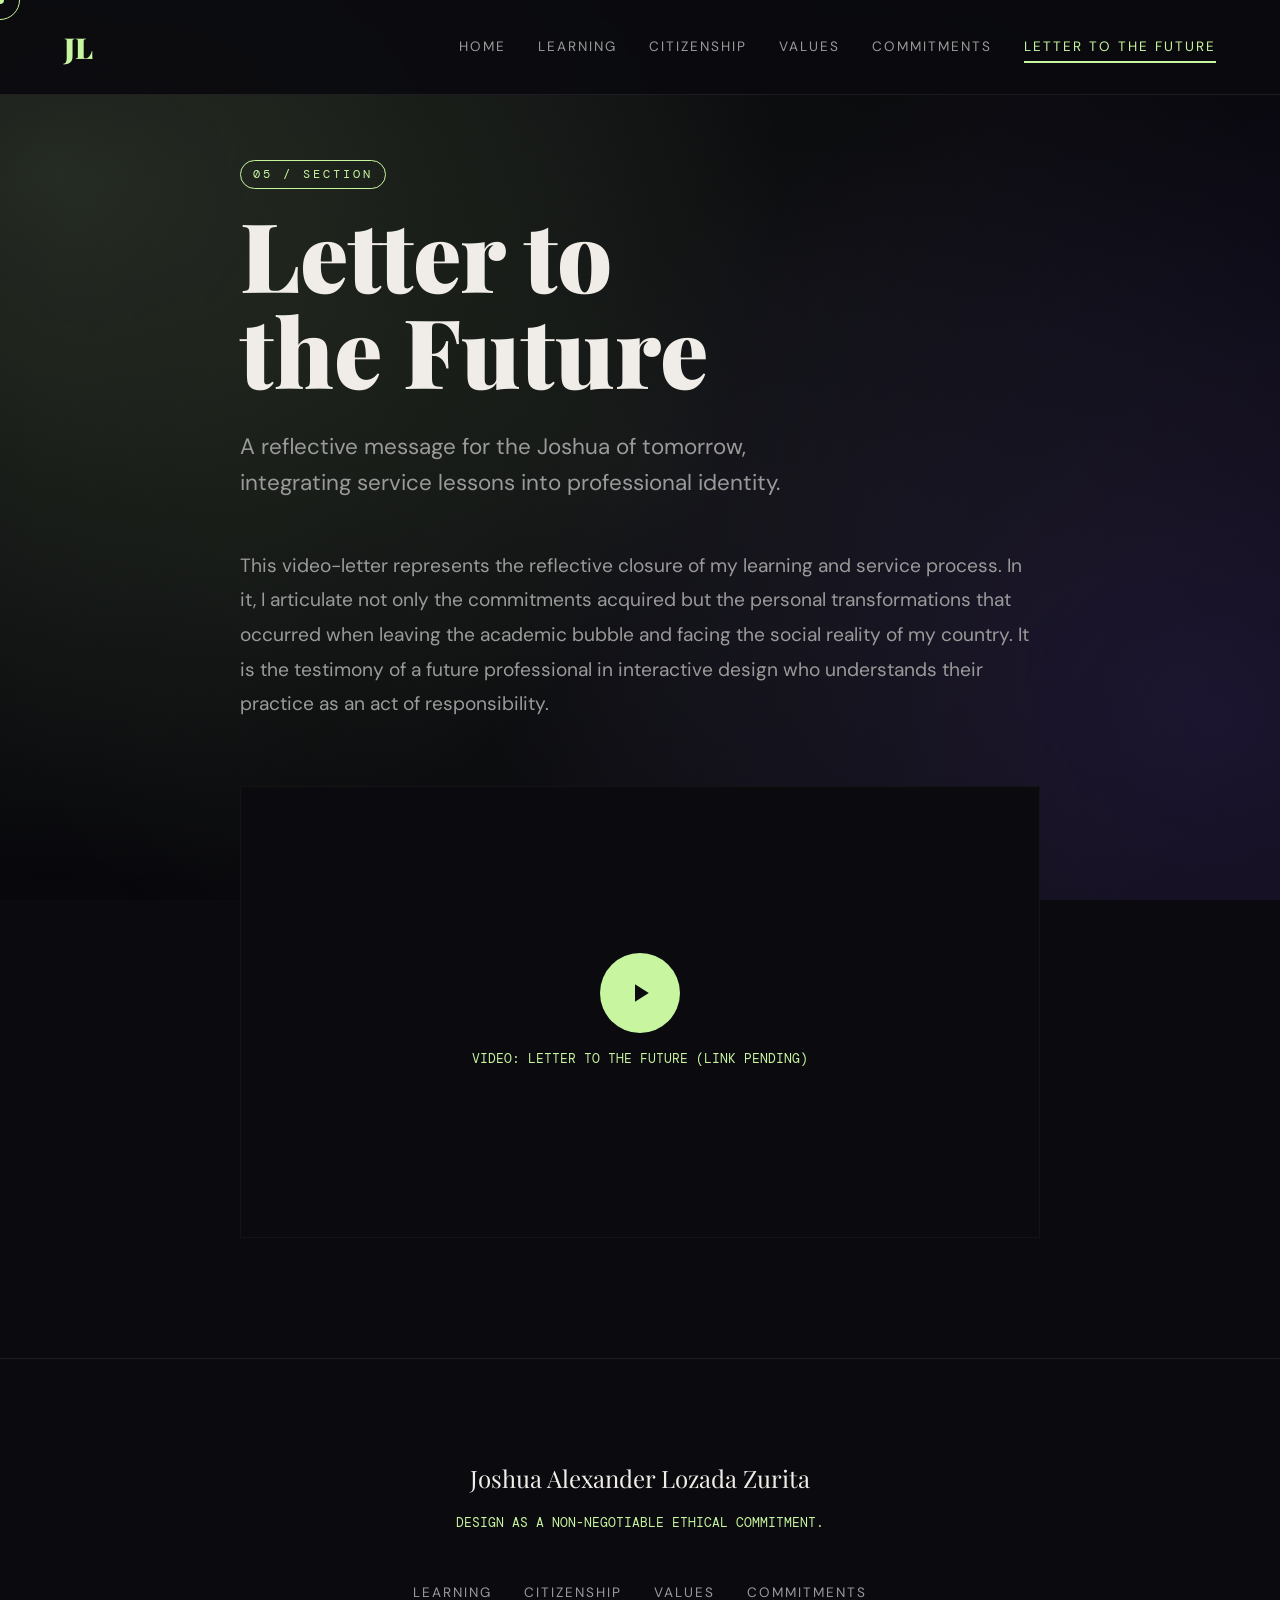
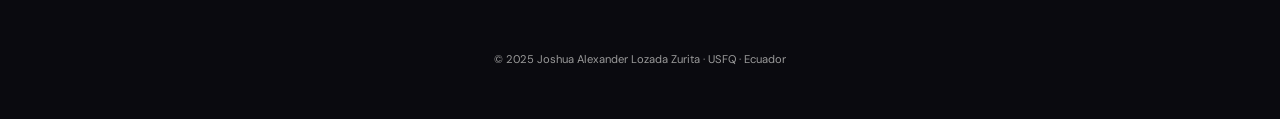
==== carta.html @ b24384f2 "Finalize High-End Academic E-Portfolio SPA (Translated to English with Liquid BG)" ====
<!DOCTYPE html>
<html lang="en">
<head>
  <meta charset="UTF-8">
  <meta name="viewport" content="width=device-width, initial-scale=1.0">
  <title>Letter to the Future | Final Reflection</title>
  <link rel="stylesheet" href="style.css">
  <link rel="preconnect" href="https://fonts.googleapis.com">
  <link rel="preconnect" href="https://fonts.gstatic.com" crossorigin>
  <link href="https://fonts.googleapis.com/css2?family=DM+Mono:wght@400;500&family=DM+Sans:ital,wght@0,400;0,500;0,700;1,400&family=Playfair+Display:ital,wght@0,700;0,900;1,700&display=swap" rel="stylesheet">
</head>
<body>
  <div class="bg-animation">
    <div class="liquid-mesh"></div>
    <svg xmlns="http://www.w3.org/2000/svg" style="display: none;">
      <defs>
        <filter id="liquid-filter">
          <feTurbulence type="fractalNoise" baseFrequency="0.005" numOctaves="2" result="turbulence" />
          <feDisplacementMap in="SourceGraphic" in2="turbulence" scale="60" />
        </filter>
      </defs>
    </svg>
  </div>
  <div id="cursor-dot"></div>
  <div id="cursor-ring"></div>
  <div id="scroll-progress"></div>

  <nav id="navbar">
    <a href="index.html" class="nav-logo">JL</a>
    <div class="nav-links">
      <a href="index.html" class="nav-link">Home</a>
      <a href="aprendizaje.html" class="nav-link">Learning</a>
      <a href="ciudadania.html" class="nav-link">Citizenship</a>
      <a href="valores.html" class="nav-link">Values</a>
      <a href="compromisos.html" class="nav-link">Commitments</a>
      <a href="carta.html" class="nav-link active">Letter to the Future</a>
    </div>
  </nav>

  <main>
    <section id="carta">
      <div class="container">
        <span class="badge reveal">05 / Section</span>
        <h2 class="section-title reveal">Letter to<br>the Future</h2>
        <p class="section-desc reveal">A reflective message for the Joshua of tomorrow, integrating service lessons into professional identity.</p>
        
        <div class="reveal" style="max-width: 800px; margin-bottom: 4rem;">
          <p style="font-size: 1.2rem; line-height: 1.8; color: var(--text-dim);">This video-letter represents the reflective closure of my learning and service process. In it, I articulate not only the commitments acquired but the personal transformations that occurred when leaving the academic bubble and facing the social reality of my country. It is the testimony of a future professional in interactive design who understands their practice as an act of responsibility.</p>
        </div>

        <div class="video-wrapper reveal">
          <!-- Placeholder for YouTube Video -->
          <div class="video-placeholder">
             <div class="play-btn">
               <svg viewBox="0 0 24 24"><path d="M8 5v14l11-7z"/></svg>
             </div>
             <p style="font-family: var(--font-mono); font-size: 0.8rem; color: var(--accent-lime);">VIDEO: LETTER TO THE FUTURE (LINK PENDING)</p>
          </div>
          <!-- Uncomment and place the real link when ready:
          <iframe src="https://www.youtube.com/embed/REAL_LINK_HERE" frameborder="0" allow="accelerometer; autoplay; clipboard-write; encrypted-media; gyroscope; picture-in-picture" allowfullscreen></iframe>
          -->
        </div>
      </div>
    </section>
  </main>

  <footer>
    <div class="container">
      <div class="footer-credits">Joshua Alexander Lozada Zurita</div>
      <div class="footer-tagline">Design as a non-negotiable ethical commitment.</div>
      <div class="footer-nav">
        <a href="aprendizaje.html" class="nav-link">Learning</a>
        <a href="ciudadania.html" class="nav-link">Citizenship</a>
        <a href="valores.html" class="nav-link">Values</a>
        <a href="compromisos.html" class="nav-link">Commitments</a>
      </div>
      <p style="font-size: 0.7rem; color: var(--text-dim);">&copy; 2025 Joshua Alexander Lozada Zurita · USFQ · Ecuador</p>
    </div>
  </footer>

  <script src="shared.js"></script>
</body>
</html>
---- style.css ----
:root {
  --bg-color: #0A0A0F;
  --accent-lime: #C8F5A0;
  --accent-violet: #8B5CF6;
  --text-main: #F0EDE8;
  --text-dim: #9A9A9A;
  --glass: rgba(255, 255, 255, 0.03);
  --glass-border: rgba(255, 255, 255, 0.08);
  
  --font-display: 'Playfair Display', serif;
  --font-body: 'DM Sans', sans-serif;
  --font-mono: 'DM Mono', monospace;
  
  --transition: all 0.5s cubic-bezier(0.23, 1, 0.32, 1);
}

* {
  margin: 0;
  padding: 0;
  box-sizing: border-box;
  cursor: none; /* Hide default cursor */
}

html {
  scroll-behavior: smooth;
  background-color: var(--bg-color);
  color: var(--text-main);
  font-family: var(--font-body);
  overflow-x: hidden;
}

body {
  line-height: 1.6;
}

/* --- Custom Cursor --- */
#cursor-dot {
  width: 8px;
  height: 8px;
  background: var(--accent-lime);
  position: fixed;
  pointer-events: none;
  z-index: 10000;
  border-radius: 50%;
  transform: translate(-50%, -50%);
  transition: width 0.3s, height 0.3s;
}
#cursor-ring {
  width: 40px;
  height: 40px;
  border: 1px solid var(--accent-lime);
  position: fixed;
  pointer-events: none;
  z-index: 9999;
  border-radius: 50%;
  transform: translate(-50%, -50%);
  transition: all 0.15s ease-out;
}

/* --- Scroll Progress --- */
#scroll-progress {
  position: fixed;
  top: 0;
  left: 0;
  width: 0%;
  height: 4px;
  background: var(--accent-lime);
  z-index: 1001;
}

/* --- Navigation --- */
nav {
  position: fixed;
  top: 0;
  width: 100%;
  padding: 1.5rem 5%;
  display: flex;
  justify-content: space-between;
  align-items: center;
  z-index: 1000;
  transition: var(--transition);
  background: rgba(10, 10, 15, 0.9);
  backdrop-filter: blur(10px);
  border-bottom: 1px solid var(--glass-border);
}

.nav-logo {
  font-family: var(--font-display);
  font-size: 1.8rem;
  font-weight: 900;
  color: var(--accent-lime);
  text-decoration: none;
}

.nav-links {
  display: flex;
  gap: 2rem;
}
.nav-link {
  text-decoration: none;
  color: var(--text-dim);
  font-size: 0.85rem;
  text-transform: uppercase;
  letter-spacing: 2px;
  transition: var(--transition);
  position: relative;
}
.nav-link:hover, .nav-link.active {
  color: var(--accent-lime);
}
.nav-link::after {
  content: '';
  position: absolute;
  bottom: -5px;
  left: 0;
  width: 0;
  height: 2px;
  background: var(--accent-lime);
  transition: var(--transition);
}
.nav-link.active::after {
  width: 100%;
}

/* --- Layout Elements --- */
.container {
  max-width: 1300px;
  margin: 0 auto;
  padding: 0 5%;
}

section {
  padding: 160px 0 120px;
  min-height: 100vh;
  display: flex;
  flex-direction: column;
  justify-content: center;
}

.reveal {
  opacity: 0;
  transform: translateY(40px);
  transition: all 0.8s cubic-bezier(0.23, 1, 0.32, 1);
}
.reveal.visible {
  opacity: 1;
  transform: translateY(0);
}

.badge {
  font-family: var(--font-mono);
  font-size: 0.75rem;
  color: var(--accent-lime);
  text-transform: uppercase;
  letter-spacing: 3px;
  margin-bottom: 1rem;
  display: inline-block;
  border: 1px solid var(--accent-lime);
  padding: 4px 12px;
  border-radius: 50px;
}

.section-title {
  font-family: var(--font-display);
  font-size: clamp(3rem, 8vw, 6rem);
  font-weight: 900;
  line-height: 1;
  margin-bottom: 2rem;
}

.section-desc {
  font-size: clamp(1.1rem, 2vw, 1.4rem);
  color: var(--text-dim);
  max-width: 600px;
  margin-bottom: 3rem;
}

/* --- Hero Section --- */
#hero {
  text-align: left;
  position: relative;
  overflow: hidden;
}

.hero-name {
  font-family: var(--font-display);
  font-size: clamp(3.5rem, 10vw, 8rem);
  font-weight: 900;
  line-height: 0.9;
  margin-bottom: 2rem;
  max-width: 1000px;
}
.hero-name span {
  display: block;
  color: transparent;
  -webkit-text-stroke: 1px var(--text-main);
}

.hero-tagline {
  font-size: 1.2rem;
  color: var(--accent-lime);
  font-family: var(--font-mono);
  margin-bottom: 3rem;
}

.hero-stats {
  display: flex;
  gap: 4rem;
  margin-top: 4rem;
}
.stat-item {
  display: flex;
  flex-direction: column;
}
.stat-number {
  font-family: var(--font-display);
  font-size: 3.5rem;
  font-weight: 700;
  color: var(--accent-violet);
}
.stat-label {
  font-family: var(--font-mono);
  font-size: 0.8rem;
  color: var(--text-dim);
  text-transform: uppercase;
  letter-spacing: 2px;
}

.hero-cards {
  display: flex;
  flex-wrap: wrap;
  gap: 1.5rem;
  margin-top: 5rem;
}
.nav-card {
  flex: 1 1 250px;
  background: var(--glass);
  border: 1px solid var(--glass-border);
  padding: 2.5rem;
  text-decoration: none;
  color: var(--text-main);
  transition: var(--transition);
  position: relative;
  overflow: hidden;
  min-height: 200px;
  display: flex;
  flex-direction: column;
  justify-content: center;
}
.nav-card:hover {
  background: rgba(255, 255, 255, 0.06);
  transform: translateY(-10px);
  border-color: var(--accent-lime);
}
.nav-card h4 {
  font-family: var(--font-display);
  font-size: 1.8rem;
  margin-bottom: 0.5rem;
}
.nav-card p {
  color: var(--text-dim);
  font-size: 0.9rem;
}

/* --- Dashboard Styles --- */
.dashboard-grid {
  display: grid;
  grid-template-columns: repeat(2, 1fr);
  gap: 2rem;
  margin-top: 3rem;
}
.dash-block {
  background: var(--glass);
  border: 1px solid var(--glass-border);
  padding: 2rem;
  border-radius: 4px;
  transition: var(--transition);
}
.dash-block:hover {
  border-color: var(--accent-violet);
}
.dash-block h4 {
  font-family: var(--font-mono);
  font-size: 0.8rem;
  color: var(--text-dim);
  text-transform: uppercase;
  margin-bottom: 1.5rem;
  letter-spacing: 1px;
}

.stat-row {
  display: flex;
  justify-content: space-between;
  margin-bottom: 1rem;
  align-items: flex-end;
}
.stat-info {
  font-size: 0.9rem;
  color: var(--text-main);
}
.stat-val-group {
  text-align: right;
}
.stat-old {
  font-family: var(--font-mono);
  font-size: 0.8rem;
  color: var(--text-dim);
  text-decoration: line-through;
}
.stat-new {
  font-family: var(--font-display);
  font-size: 1.5rem;
  color: var(--accent-lime);
  font-weight: 700;
  margin-left: 10px;
}

.progress-wrap {
  width: 100%;
  height: 6px;
  background: rgba(255, 255, 255, 0.05);
  border-radius: 10px;
  margin-top: 5px;
  overflow: hidden;
}
.progress-bar {
  height: 100%;
  background: var(--accent-lime);
  width: 0%;
  transition: width 1.5s cubic-bezier(0.23, 1, 0.32, 1);
}

/* --- Citizenship Comparison --- */
.comparison-grid {
  display: grid;
  grid-template-columns: 1fr 1fr;
  gap: 4rem;
  margin-top: 4rem;
  position: relative;
}
.comparison-grid::after {
  content: '';
  position: absolute;
  left: 50%;
  top: 0;
  height: 100%;
  width: 1px;
  background: var(--glass-border);
}
.compare-item h3 {
  font-family: var(--font-display);
  font-size: 2.5rem;
  margin-bottom: 1.5rem;
}
.compare-item.after h3 {
  color: var(--accent-lime);
}
.compare-item p {
  color: var(--text-dim);
  font-size: 1.1rem;
  line-height: 1.8;
}

/* --- Values Cards --- */
.values-grid {
  display: grid;
  grid-template-columns: repeat(3, 1fr);
  gap: 2rem;
}
.value-card {
  background: var(--glass);
  border: 1px solid var(--glass-border);
  padding: 3rem 2rem;
  transition: var(--transition);
  cursor: pointer;
}
.value-card:hover {
  background: rgba(139, 92, 246, 0.05);
  border-color: var(--accent-violet);
  transform: translateY(-10px);
}
.value-icon {
  font-size: 2.5rem;
  margin-bottom: 2rem;
}
.value-card h3 {
  font-family: var(--font-display);
  font-size: 2rem;
  margin-bottom: 1rem;
}
.value-card .importance {
  font-weight: 700;
  color: var(--text-main);
  margin-bottom: 1rem;
  font-size: 0.9rem;
}
.value-card .application {
  color: var(--text-dim);
  font-size: 0.9rem;
}

/* --- Matrix Tabs --- */
.tabs-nav {
  display: flex;
  gap: 2rem;
  margin-bottom: 4rem;
  border-bottom: 1px solid var(--glass-border);
}
.tab-btn {
  background: none;
  border: none;
  color: var(--text-dim);
  font-family: var(--font-display);
  font-size: 1.8rem;
  padding-bottom: 1rem;
  cursor: pointer;
  position: relative;
  transition: var(--transition);
}
.tab-btn.active {
  color: var(--text-main);
}
.tab-btn.active::after {
  content: '';
  position: absolute;
  bottom: -1px;
  left: 0;
  width: 100%;
  height: 3px;
  background: var(--accent-lime);
}

.tab-content {
  display: none;
  animation: fadeIn 0.5s ease;
}
.tab-content.active {
  display: block;
}

.matrix-layout {
  display: grid;
  grid-template-columns: 1fr 1fr;
  gap: 4rem;
}
.matrix-info h4 {
  font-family: var(--font-mono);
  font-size: 0.8rem;
  color: var(--accent-lime);
  margin-bottom: 1rem;
  text-transform: uppercase;
}
.matrix-info p {
  font-size: 1.2rem;
  margin-bottom: 2rem;
}
.indicator-list {
  display: flex;
  flex-wrap: wrap;
  gap: 10px;
}
.indicator-tag {
  background: rgba(200, 245, 160, 0.1);
  color: var(--accent-lime);
  padding: 6px 15px;
  border-radius: 50px;
  font-size: 0.8rem;
  font-family: var(--font-mono);
}

.action-grid {
  display: grid;
  grid-template-columns: 1fr 1fr;
  gap: 1rem;
}
.action-card {
  background: var(--glass);
  border: 1px solid var(--glass-border);
  padding: 1.5rem;
  transition: var(--transition);
  cursor: pointer;
}
.action-card:hover {
  border-color: var(--accent-lime);
}
.action-card span {
  font-family: var(--font-mono);
  color: var(--accent-lime);
  display: block;
  margin-bottom: 10px;
}
.action-card h5 {
  font-family: var(--font-display);
  font-size: 1.2rem;
}

/* --- Video Section --- */
.video-wrapper {
  position: relative;
  padding-bottom: 56.25%; /* 16:9 */
  height: 0;
  background: #000;
  margin-top: 3rem;
  border: 1px solid var(--glass-border);
}
.video-wrapper iframe {
  position: absolute;
  top: 0;
  left: 0;
  width: 100%;
  height: 100%;
}
.video-placeholder {
  position: absolute;
  top: 0;
  left: 0;
  width: 100%;
  height: 100%;
  display: flex;
  flex-direction: column;
  justify-content: center;
  align-items: center;
  background: var(--bg-color);
  z-index: 1;
}
.play-btn {
  width: 80px;
  height: 80px;
  background: var(--accent-lime);
  border-radius: 50%;
  display: flex;
  justify-content: center;
  align-items: center;
  margin-bottom: 1rem;
}
.play-btn svg {
  fill: var(--bg-color);
  width: 30px;
}

/* --- Modals --- */
.modal-overlay {
  position: fixed;
  top: 0;
  left: 0;
  width: 100%;
  height: 100%;
  background: rgba(0, 0, 0, 0.9);
  backdrop-filter: blur(10px);
  display: none;
  justify-content: center;
  align-items: center;
  z-index: 2000;
  padding: 20px;
}
.modal-content {
  background: var(--bg-color);
  border: 1px solid var(--glass-border);
  max-width: 800px;
  width: 100%;
  padding: 4rem;
  position: relative;
  max-height: 90vh;
  overflow-y: auto;
}
.close-modal {
  position: absolute;
  top: 30px;
  right: 30px;
  background: none;
  border: none;
  color: var(--text-main);
  font-size: 2rem;
  cursor: pointer;
}
.modal-title {
  font-family: var(--font-display);
  font-size: 3rem;
  margin-bottom: 2rem;
  color: var(--accent-lime);
}
.modal-text {
  font-size: 1.1rem;
  line-height: 1.8;
  color: var(--text-main);
}
.modal-highlight {
  background: rgba(200, 245, 160, 0.05);
  border-left: 4px solid var(--accent-lime);
  padding: 1.5rem;
  margin: 2rem 0;
  font-family: var(--font-mono);
  font-size: 0.9rem;
}

/* --- Buttons --- */
.btn {
  background: transparent;
  border: 1px solid var(--accent-lime);
  color: var(--accent-lime);
  padding: 12px 30px;
  font-family: var(--font-mono);
  text-transform: uppercase;
  letter-spacing: 2px;
  font-size: 0.8rem;
  transition: var(--transition);
  display: inline-block;
  margin-top: 2rem;
}
.btn:hover {
  background: var(--accent-lime);
  color: var(--bg-color);
}

/* --- Footer --- */
footer {
  padding: 100px 0 50px;
  border-top: 1px solid var(--glass-border);
  text-align: center;
}
.footer-credits {
  font-family: var(--font-display);
  font-size: 1.5rem;
  margin-bottom: 1rem;
}
.footer-tagline {
  font-family: var(--font-mono);
  color: var(--accent-lime);
  font-size: 0.8rem;
  text-transform: uppercase;
  margin-bottom: 3rem;
}
.footer-nav {
  display: flex;
  justify-content: center;
  gap: 2rem;
  margin-bottom: 3rem;
}

@keyframes fadeIn {
  from { opacity: 0; transform: translateY(10px); }
  to { opacity: 1; transform: translateY(0); }
}

/* --- Mobile Responsive --- */
/* --- Soft Liquid Water Background --- */
.bg-animation {
  position: fixed;
  top: 0;
  left: 0;
  width: 100%;
  height: 100%;
  z-index: -1;
  background: #08080c;
  overflow: hidden;
}

.liquid-mesh {
  position: absolute;
  top: -25%;
  left: -25%;
  width: 150%;
  height: 150%;
  background: 
    radial-gradient(circle at 20% 30%, rgba(200, 245, 160, 0.15) 0%, transparent 40%),
    radial-gradient(circle at 80% 70%, rgba(139, 92, 246, 0.15) 0%, transparent 40%),
    radial-gradient(circle at 50% 50%, rgba(200, 245, 160, 0.05) 0%, transparent 60%);
  filter: url(#liquid-filter);
  animation: waterFlow 20s infinite alternate ease-in-out;
}

@keyframes waterFlow {
  0% { transform: translate(0, 0) scale(1); }
  50% { transform: translate(-5%, -5%) scale(1.1); }
  100% { transform: translate(5%, 5%) scale(1); }
}

@media (max-width: 1024px) {
  .hero-cards, .values-grid, .comparison-grid, .dashboard-grid, .matrix-layout, .action-grid {
    grid-template-columns: 1fr;
  }
  .comparison-grid::after { display: none; }
  .nav-links { display: none; }
  .liquid-mesh { opacity: 0.8; }
}
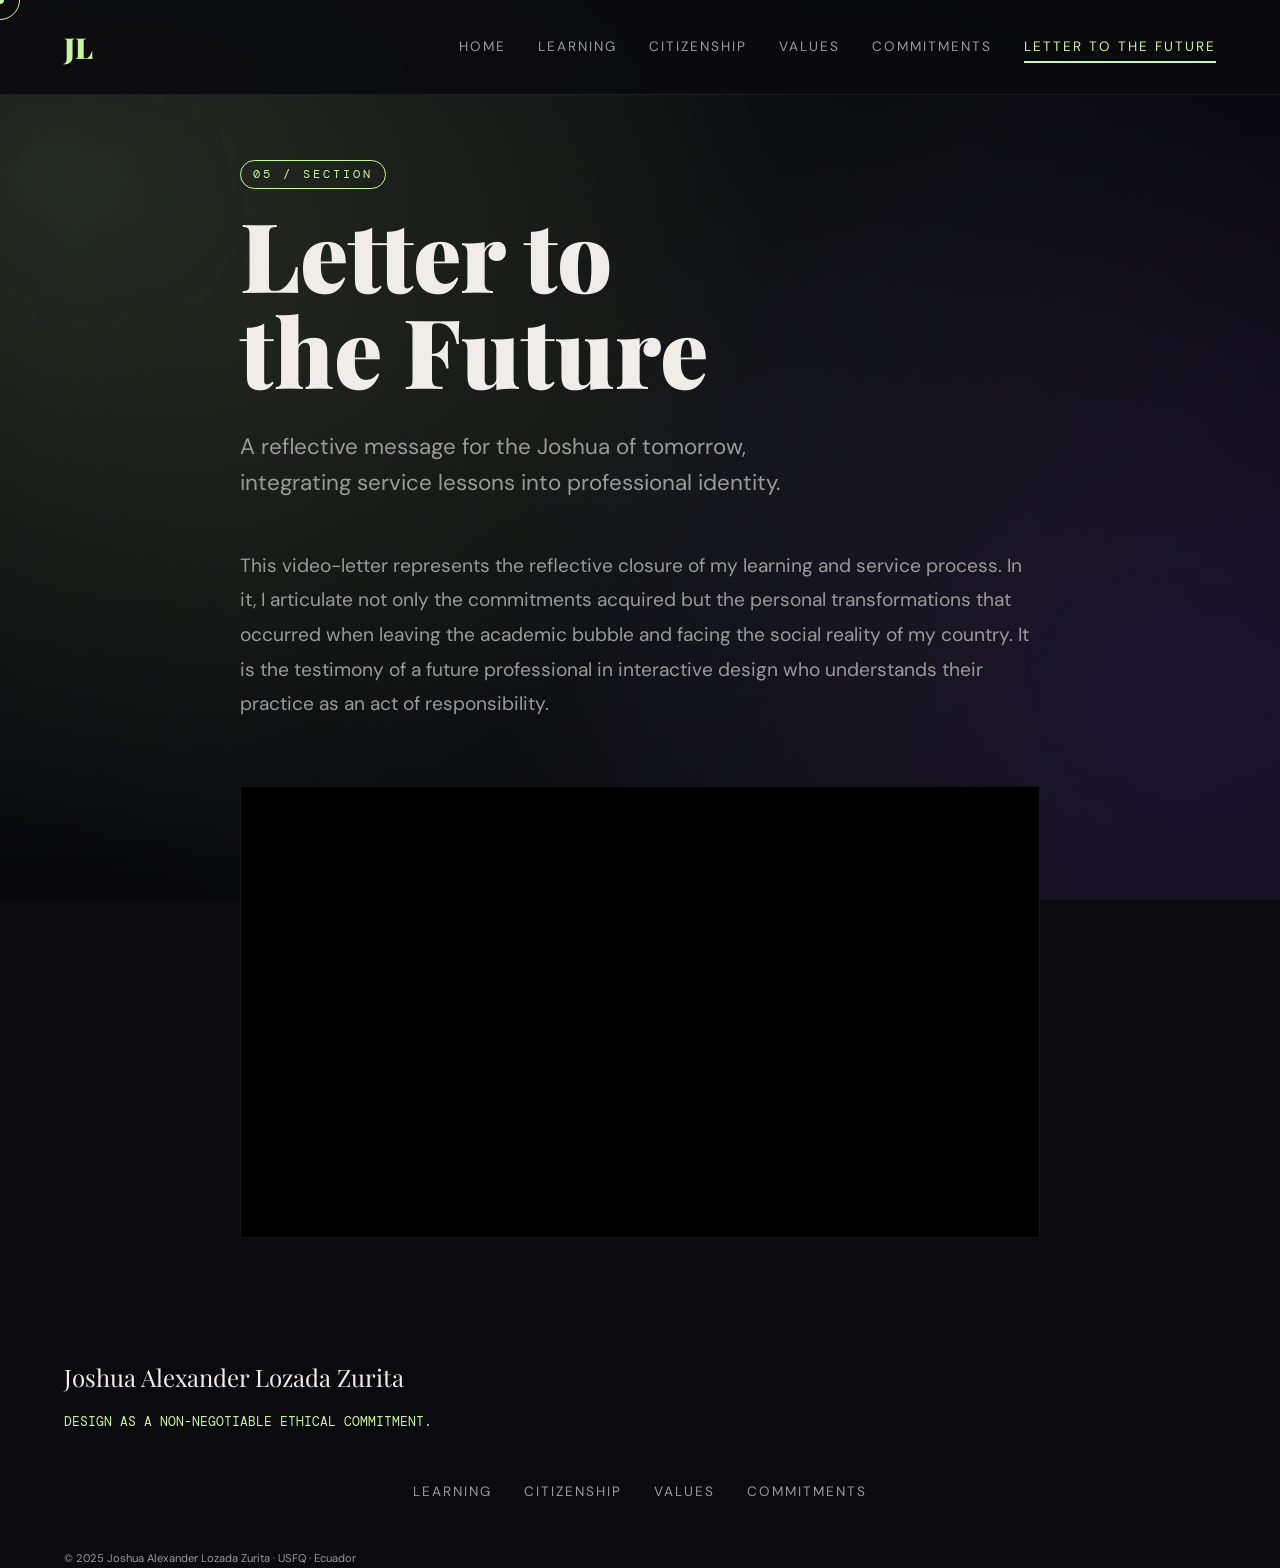
==== commit c54c298f: "Final updates: Rubric compliance, video embed, unified texts" ====
--- a/carta.html
+++ b/carta.html
@@ -49,16 +49,7 @@
         </div>
 
         <div class="video-wrapper reveal">
-          <!-- Placeholder for YouTube Video -->
-          <div class="video-placeholder">
-             <div class="play-btn">
-               <svg viewBox="0 0 24 24"><path d="M8 5v14l11-7z"/></svg>
-             </div>
-             <p style="font-family: var(--font-mono); font-size: 0.8rem; color: var(--accent-lime);">VIDEO: LETTER TO THE FUTURE (LINK PENDING)</p>
-          </div>
-          <!-- Uncomment and place the real link when ready:
-          <iframe src="https://www.youtube.com/embed/REAL_LINK_HERE" frameborder="0" allow="accelerometer; autoplay; clipboard-write; encrypted-media; gyroscope; picture-in-picture" allowfullscreen></iframe>
-          -->
+          <iframe src="https://www.youtube.com/embed/kPUq3QAus-Y?si=-PzduvXw482RY1dU" title="YouTube video player" frameborder="0" allow="accelerometer; autoplay; clipboard-write; encrypted-media; gyroscope; picture-in-picture; web-share" referrerpolicy="strict-origin-when-cross-origin" allowfullscreen></iframe>
         </div>
       </div>
     </section>
--- a/style.css
+++ b/style.css
@@ -39,22 +39,28 @@
   height: 8px;
   background: var(--accent-lime);
   position: fixed;
+  top: 0;
+  left: 0;
   pointer-events: none;
   z-index: 10000;
   border-radius: 50%;
-  transform: translate(-50%, -50%);
-  transition: width 0.3s, height 0.3s;
+  transform: translate3d(-50%, -50%, 0);
+  transition: width 0.3s, height 0.3s, background 0.3s;
+  will-change: transform;
 }
 #cursor-ring {
   width: 40px;
   height: 40px;
   border: 1px solid var(--accent-lime);
   position: fixed;
+  top: 0;
+  left: 0;
   pointer-events: none;
   z-index: 9999;
   border-radius: 50%;
-  transform: translate(-50%, -50%);
-  transition: all 0.15s ease-out;
+  transform: translate3d(-50%, -50%, 0);
+  transition: width 0.15s ease-out, height 0.15s ease-out, border-color 0.15s ease-out;
+  will-change: transform;
 }
 
 /* --- Scroll Progress --- */
@@ -300,6 +306,15 @@
 }
 .stat-val-group {
   text-align: right;
+}
+.stat-year-label {
+  font-family: var(--font-mono);
+  font-size: 0.6rem;
+  color: var(--text-dim);
+  text-transform: uppercase;
+  letter-spacing: 1px;
+  margin-bottom: 4px;
+  opacity: 0.7;
 }
 .stat-old {
   font-family: var(--font-mono);
@@ -612,11 +627,37 @@
   color: var(--bg-color);
 }
 
-/* --- Footer --- */
-footer {
-  padding: 100px 0 50px;
-  border-top: 1px solid var(--glass-border);
-  text-align: center;
+/* --- Editorial Images --- */
+.img-wrapper {
+  position: relative;
+  overflow: hidden;
+  border: 1px solid var(--glass-border);
+  background: var(--glass);
+  margin: 3rem 0;
+  border-radius: 4px;
+}
+.editorial-img {
+  width: 100%;
+  height: auto;
+  display: block;
+  filter: grayscale(20%) contrast(110%);
+  transition: transform 1.5s cubic-bezier(0.23, 1, 0.32, 1);
+}
+.img-wrapper:hover .editorial-img {
+  transform: scale(1.05);
+}
+.img-caption {
+  position: absolute;
+  bottom: 20px;
+  left: 20px;
+  background: rgba(10, 10, 15, 0.8);
+  backdrop-filter: blur(5px);
+  padding: 8px 15px;
+  font-family: var(--font-mono);
+  font-size: 0.7rem;
+  color: var(--accent-lime);
+  text-transform: uppercase;
+  letter-spacing: 1px;
 }
 .footer-credits {
   font-family: var(--font-display);
